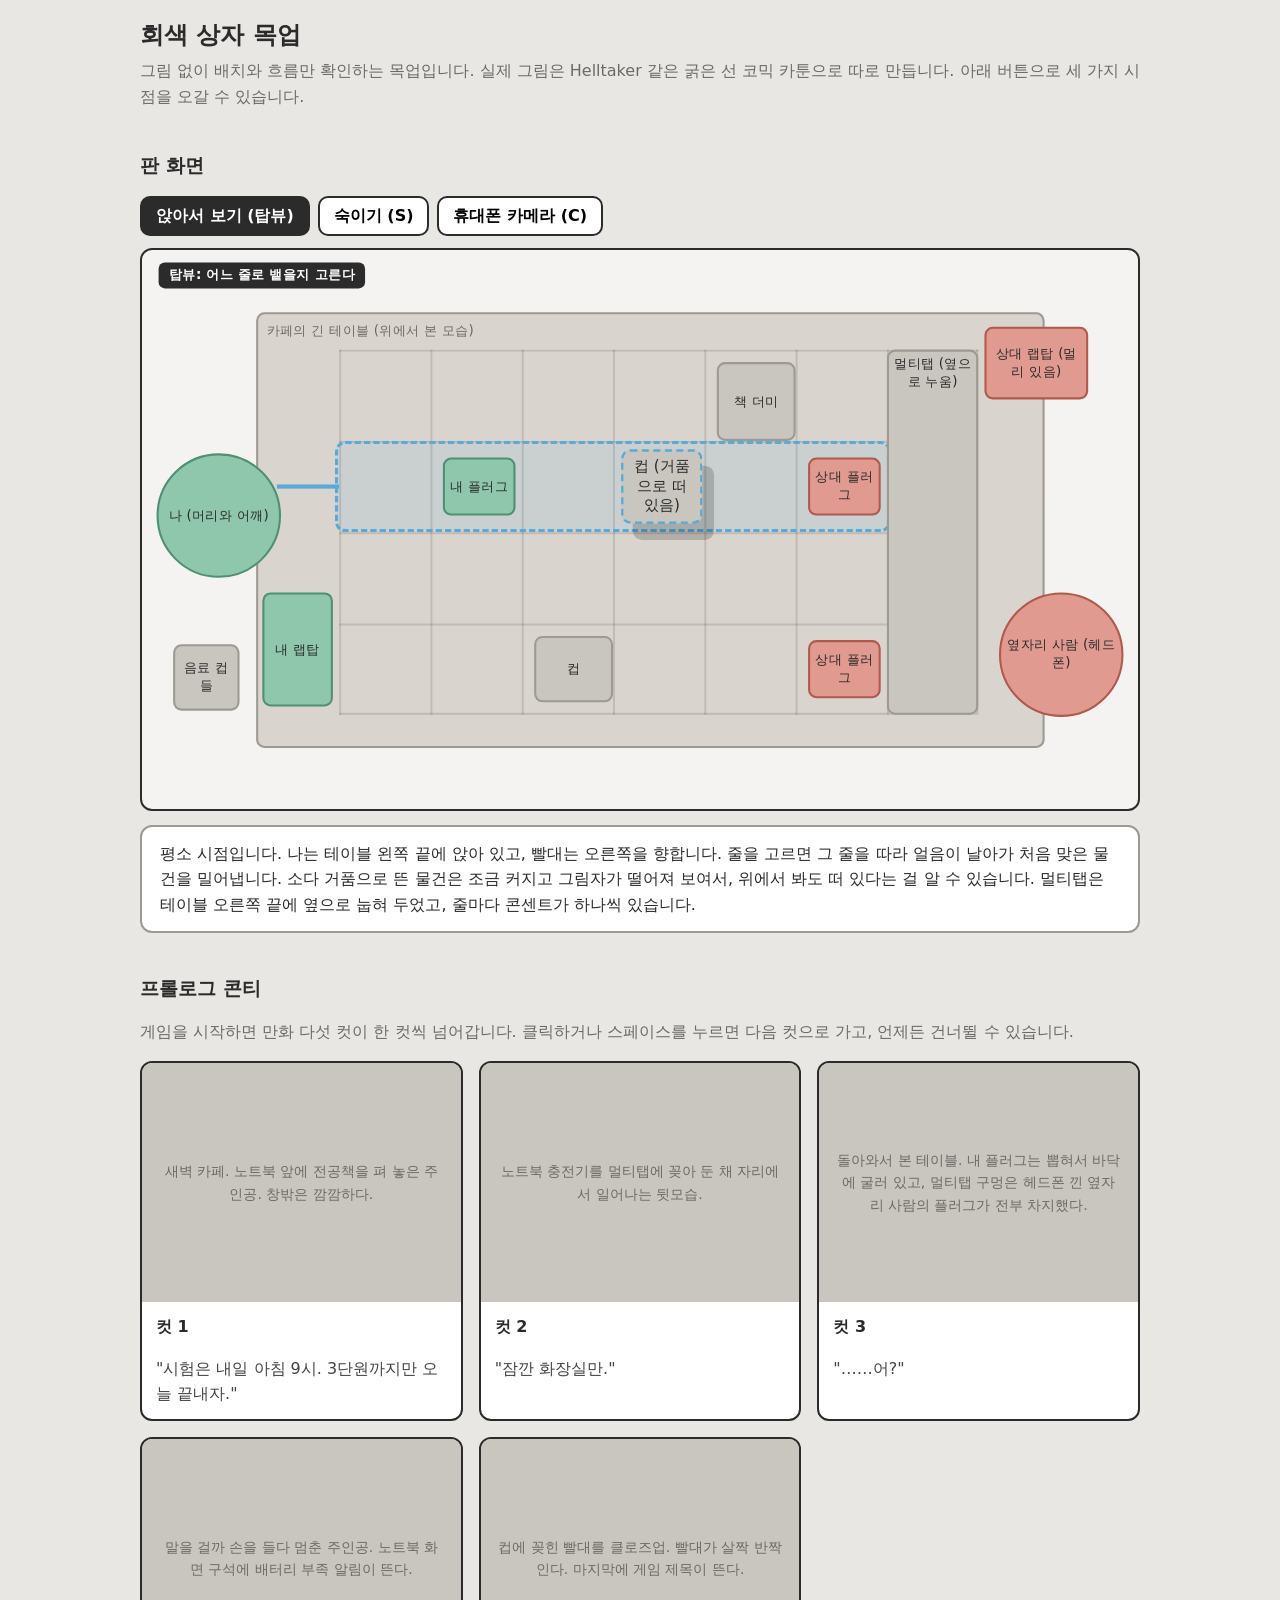
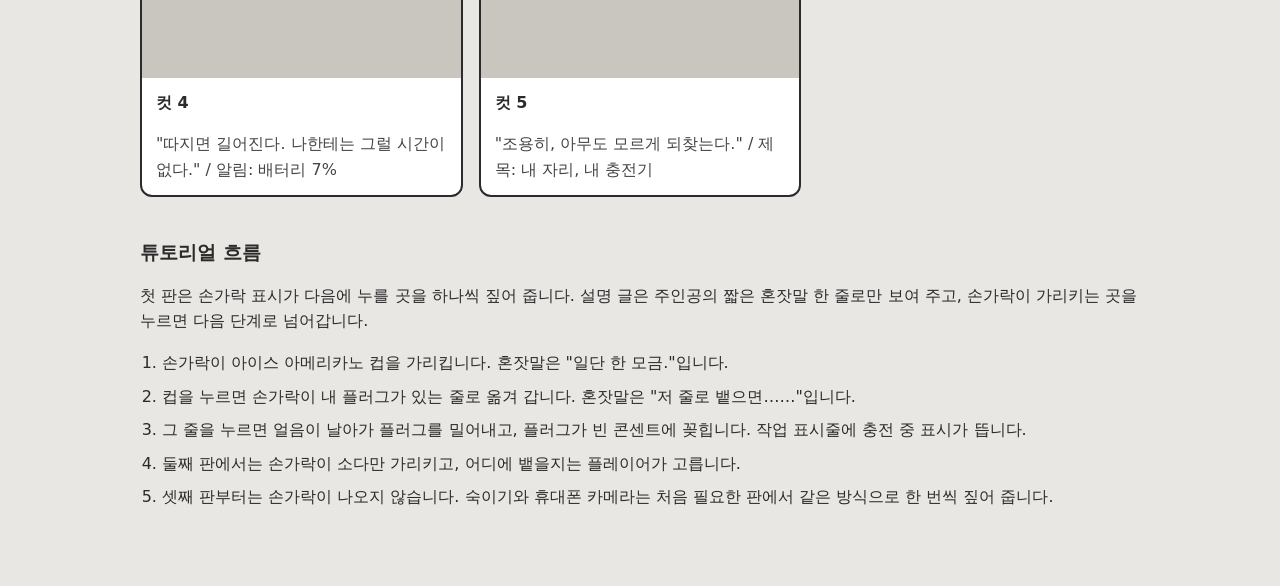
==== docs/mockup/index.html @ 1fcfcfa2 "탑뷰 방향 기록과 회색 상자 목업, 프롤로그 콘티 추가 시점과 그림체를 확인 없이 정해 만든 실수를 known-issues.md에 남기고, 탑뷰, 숙이기, 휴대폰 카메라 세 시점과" ====
<!doctype html>
<html lang="ko">
<head>
  <meta charset="utf-8">
  <meta name="viewport" content="width=device-width, initial-scale=1">
  <title>회색 상자 목업</title>
  <style>
    :root {
      --bg: #e9e7e3;
      --ink: #2b2b2b;
      --muted: #6d6a66;
      --box: #c9c6c0;
      --box-dark: #9d9993;
      --table: #d9d5ce;
      --mine: #8fc7ad;
      --theirs: #e19a8f;
      --focus: #5aa9d6;
    }

    * { box-sizing: border-box; }

    body {
      margin: 0;
      background: var(--bg);
      color: var(--ink);
      font-family: "Pretendard", "Apple SD Gothic Neo", "Malgun Gothic", system-ui, sans-serif;
      line-height: 1.6;
    }

    .wrap {
      max-width: 1040px;
      margin-left: auto;
      margin-right: auto;
      padding-left: 20px;
      padding-right: 20px;
      padding-bottom: 60px;
    }

    h1 { font-size: 24px; margin-bottom: 4px; }
    h2 { font-size: 19px; margin-top: 40px; }
    p { margin-top: 0; }
    .lead { color: var(--muted); }

    .tabs {
      display: flex;
      flex-wrap: wrap;
      gap: 8px;
      margin-top: 16px;
      margin-bottom: 12px;
    }

    .tab {
      min-height: 40px;
      padding-left: 14px;
      padding-right: 14px;
      border: 2px solid var(--ink);
      border-radius: 10px;
      background: #fff;
      font: inherit;
      font-weight: 700;
      cursor: pointer;
    }

    .tab[aria-pressed="true"] { background: var(--ink); color: #fff; }

    .stage {
      position: relative;
      width: 100%;
      aspect-ratio: 16 / 9;
      border: 2px solid var(--ink);
      border-radius: 12px;
      overflow: hidden;
      background: #f4f3f1;
    }

    .scene {
      position: absolute;
      left: 0;
      top: 0;
      width: 960px;
      height: 540px;
      transform-origin: 0 0;
    }

    .view { position: absolute; inset: 0; display: none; }
    .view.active { display: block; }

    .box {
      position: absolute;
      display: flex;
      align-items: center;
      justify-content: center;
      text-align: center;
      padding: 4px;
      border: 2px solid var(--box-dark);
      border-radius: 8px;
      background: var(--box);
      font-size: 13px;
      line-height: 1.3;
      color: var(--ink);
    }

    .round { border-radius: 50%; }
    .mine { background: var(--mine); border-color: #4f8f73; }
    .theirs { background: var(--theirs); border-color: #b0594d; }
    .table { background: var(--table); border-color: var(--box-dark); align-items: flex-start; justify-content: flex-start; padding: 8px; color: var(--muted); }
    .floating { box-shadow: 10px 14px 0 rgba(0, 0, 0, 0.18); transform: scale(1.12); border-style: dashed; border-color: var(--focus); }

    .grid {
      position: absolute;
      background-image:
        linear-gradient(90deg, rgba(0, 0, 0, 0.12) 2px, transparent 2px),
        linear-gradient(180deg, rgba(0, 0, 0, 0.12) 2px, transparent 2px);
      background-size: 88px 88px;
      border-right: 2px solid rgba(0, 0, 0, 0.12);
      border-bottom: 2px solid rgba(0, 0, 0, 0.12);
    }

    .row-focus {
      position: absolute;
      border: 3px dashed var(--focus);
      border-radius: 10px;
      background: rgba(90, 169, 214, 0.12);
    }

    .line {
      position: absolute;
      height: 4px;
      background: var(--focus);
      transform-origin: 0 50%;
    }

    .note {
      position: absolute;
      max-width: 230px;
      padding: 6px 10px;
      border-radius: 8px;
      background: #fff;
      border: 2px solid var(--ink);
      font-size: 13px;
      line-height: 1.4;
    }

    .label {
      position: absolute;
      left: 16px;
      top: 12px;
      padding: 2px 10px;
      border-radius: 6px;
      background: var(--ink);
      color: #fff;
      font-size: 13px;
      font-weight: 700;
    }

    .dim { position: absolute; inset: 0; background: rgba(0, 0, 0, 0.45); }

    .phone {
      position: absolute;
      left: 300px;
      top: 40px;
      width: 360px;
      height: 460px;
      border: 10px solid #222;
      border-radius: 36px;
      background: #3a3a3a;
      overflow: hidden;
    }

    .phone-screen {
      position: absolute;
      left: 20px;
      top: 70px;
      width: 300px;
      height: 200px;
      border: 4px solid #111;
      border-radius: 8px;
      background: #f4f3f1;
      display: flex;
      flex-direction: column;
      align-items: center;
      justify-content: center;
      gap: 6px;
      font-size: 15px;
    }

    .phone-caption {
      position: absolute;
      left: 20px;
      right: 20px;
      bottom: 24px;
      color: #ddd;
      font-size: 13px;
      text-align: center;
    }

    .reticle {
      position: absolute;
      left: 12px;
      top: 60px;
      width: 316px;
      height: 220px;
      border: 2px dashed #fff;
      border-radius: 6px;
    }

    .explain {
      margin-top: 14px;
      padding: 14px 18px;
      border-radius: 12px;
      background: #fff;
      border: 2px solid var(--box-dark);
    }

    .storyboard {
      display: grid;
      grid-template-columns: repeat(auto-fill, minmax(280px, 1fr));
      gap: 16px;
    }

    .panel {
      border: 2px solid var(--ink);
      border-radius: 12px;
      background: #fff;
      overflow: hidden;
    }

    .panel-art {
      aspect-ratio: 4 / 3;
      display: flex;
      align-items: center;
      justify-content: center;
      padding: 16px;
      background: var(--box);
      color: var(--muted);
      text-align: center;
      font-size: 14px;
    }

    .panel-body { padding: 12px 14px; }
    .panel-number { font-weight: 800; }
    .line-text { margin-bottom: 0; color: #444; }

    ol.steps { padding-left: 22px; }
    ol.steps li { margin-bottom: 8px; }
  </style>
</head>
<body>
  <main class="wrap">
    <h1>회색 상자 목업</h1>
    <p class="lead">그림 없이 배치와 흐름만 확인하는 목업입니다. 실제 그림은 Helltaker 같은 굵은 선 코믹 카툰으로 따로 만듭니다.
      아래 버튼으로 세 가지 시점을 오갈 수 있습니다.</p>

    <h2>판 화면</h2>
    <div class="tabs" role="group" aria-label="시점">
      <button class="tab" type="button" data-view="top" aria-pressed="true">앉아서 보기 (탑뷰)</button>
      <button class="tab" type="button" data-view="side" aria-pressed="false">숙이기 (S)</button>
      <button class="tab" type="button" data-view="camera" aria-pressed="false">휴대폰 카메라 (C)</button>
    </div>

    <div class="stage" id="stage">
      <div class="scene" id="scene">

        <!-- 탑뷰 -->
        <section class="view active" data-view="top">
          <div class="box table" style="left: 110px; top: 60px; width: 760px; height: 420px;">카페의 긴 테이블 (위에서 본 모습)</div>
          <div class="grid" style="left: 190px; top: 96px; width: 616px; height: 352px;"></div>
          <div class="row-focus" style="left: 186px; top: 184px; width: 536px; height: 88px;"></div>

          <div class="box round mine" style="left: 14px; top: 196px; width: 120px; height: 120px;">나 (머리와 어깨)</div>
          <div class="line" style="left: 130px; top: 226px; width: 60px;"></div>
          <div class="box mine" style="left: 116px; top: 330px; width: 68px; height: 110px;">내 랩탑</div>
          <div class="box" style="left: 30px; top: 380px; width: 64px; height: 64px;">음료 컵들</div>

          <div class="box mine" style="left: 290px; top: 200px; width: 70px; height: 56px;">내 플러그</div>
          <div class="box floating" style="left: 466px; top: 196px; width: 70px; height: 64px;">컵 (거품으로 떠 있음)</div>
          <div class="box" style="left: 554px; top: 108px; width: 76px; height: 76px;">책 더미</div>
          <div class="box" style="left: 378px; top: 372px; width: 76px; height: 64px;">컵</div>

          <div class="box" style="left: 718px; top: 96px; width: 88px; height: 352px; align-items: flex-start;">멀티탭 (옆으로 누움)</div>
          <div class="box theirs" style="left: 642px; top: 200px; width: 70px; height: 56px;">상대 플러그</div>
          <div class="box theirs" style="left: 642px; top: 376px; width: 70px; height: 56px;">상대 플러그</div>

          <div class="box round theirs" style="left: 826px; top: 330px; width: 120px; height: 120px;">옆자리 사람 (헤드폰)</div>
          <div class="box theirs" style="left: 812px; top: 74px; width: 100px; height: 70px;">상대 랩탑 (멀리 있음)</div>

          <span class="label">탑뷰: 어느 줄로 뱉을지 고른다</span>
        </section>

        <!-- 숙이기 -->
        <section class="view" data-view="side">
          <div class="box" style="left: 0; top: 400px; width: 960px; height: 30px; border-radius: 0;">테이블 윗면 (2번 줄을 옆에서 본 단면)</div>
          <div class="grid" style="left: 190px; top: 136px; width: 528px; height: 264px;"></div>
          <div class="row-focus" style="left: 186px; top: 222px; width: 536px; height: 88px;"></div>

          <div class="box round mine" style="left: 20px; top: 250px; width: 130px; height: 130px;">숙인 나 (눈높이가 테이블)</div>
          <div class="line" style="left: 150px; top: 292px; width: 40px;"></div>

          <div class="box mine" style="left: 290px; top: 340px; width: 70px; height: 56px;">내 플러그</div>
          <div class="box floating" style="left: 466px; top: 236px; width: 70px; height: 64px;">컵 (한 칸 떠 있음)</div>
          <div class="note" style="left: 446px; top: 320px;">떠 있는 높이와 그 아래 빈칸이 정확히 보인다</div>

          <div class="box" style="left: 718px; top: 136px; width: 88px; height: 264px; align-items: flex-start;">멀티탭 옆면</div>
          <div class="box" style="left: 734px; top: 160px; width: 56px; height: 40px;">높은 콘센트</div>
          <div class="box theirs" style="left: 642px; top: 340px; width: 70px; height: 56px;">상대 플러그</div>
          <div class="box round theirs" style="left: 830px; top: 170px; width: 110px; height: 110px;">옆자리 사람</div>

          <span class="label">숙이기: 고른 줄의 높이를 보고 조준한다</span>
        </section>

        <!-- 휴대폰 카메라 -->
        <section class="view" data-view="camera">
          <div class="box table" style="left: 110px; top: 60px; width: 760px; height: 420px;">탑뷰 장면</div>
          <div class="dim"></div>
          <div class="phone">
            <div class="reticle"></div>
            <div class="phone-screen">
              <strong>상대 랩탑 화면 (확대)</strong>
              <span>배터리 100% 충전 완료</span>
              <span>드라마 재생 중</span>
            </div>
            <p class="phone-caption">두 손가락으로 확대하거나 화면을 끌어서 비출 곳을 옮긴다. 카메라를 닫으면 탑뷰로 돌아간다.</p>
          </div>
          <span class="label">휴대폰 카메라: 멀리 있는 것을 확대해서 본다</span>
        </section>
      </div>
    </div>

    <div class="explain" id="explain"></div>

    <h2>프롤로그 콘티</h2>
    <p class="lead">게임을 시작하면 만화 다섯 컷이 한 컷씩 넘어갑니다. 클릭하거나 스페이스를 누르면 다음 컷으로 가고, 언제든 건너뛸 수 있습니다.</p>
    <div class="storyboard">
      <article class="panel">
        <div class="panel-art">새벽 카페. 노트북 앞에 전공책을 펴 놓은 주인공. 창밖은 깜깜하다.</div>
        <div class="panel-body">
          <p class="panel-number">컷 1</p>
          <p class="line-text">"시험은 내일 아침 9시. 3단원까지만 오늘 끝내자."</p>
        </div>
      </article>
      <article class="panel">
        <div class="panel-art">노트북 충전기를 멀티탭에 꽂아 둔 채 자리에서 일어나는 뒷모습.</div>
        <div class="panel-body">
          <p class="panel-number">컷 2</p>
          <p class="line-text">"잠깐 화장실만."</p>
        </div>
      </article>
      <article class="panel">
        <div class="panel-art">돌아와서 본 테이블. 내 플러그는 뽑혀서 바닥에 굴러 있고, 멀티탭 구멍은 헤드폰 낀 옆자리 사람의 플러그가 전부 차지했다.</div>
        <div class="panel-body">
          <p class="panel-number">컷 3</p>
          <p class="line-text">"……어?"</p>
        </div>
      </article>
      <article class="panel">
        <div class="panel-art">말을 걸까 손을 들다 멈춘 주인공. 노트북 화면 구석에 배터리 부족 알림이 뜬다.</div>
        <div class="panel-body">
          <p class="panel-number">컷 4</p>
          <p class="line-text">"따지면 길어진다. 나한테는 그럴 시간이 없다." / 알림: 배터리 7%</p>
        </div>
      </article>
      <article class="panel">
        <div class="panel-art">컵에 꽂힌 빨대를 클로즈업. 빨대가 살짝 반짝인다. 마지막에 게임 제목이 뜬다.</div>
        <div class="panel-body">
          <p class="panel-number">컷 5</p>
          <p class="line-text">"조용히, 아무도 모르게 되찾는다." / 제목: 내 자리, 내 충전기</p>
        </div>
      </article>
    </div>

    <h2>튜토리얼 흐름</h2>
    <p>첫 판은 손가락 표시가 다음에 누를 곳을 하나씩 짚어 줍니다. 설명 글은 주인공의 짧은 혼잣말 한 줄로만 보여 주고, 손가락이 가리키는 곳을 누르면 다음 단계로 넘어갑니다.</p>
    <ol class="steps">
      <li>손가락이 아이스 아메리카노 컵을 가리킵니다. 혼잣말은 "일단 한 모금."입니다.</li>
      <li>컵을 누르면 손가락이 내 플러그가 있는 줄로 옮겨 갑니다. 혼잣말은 "저 줄로 뱉으면……"입니다.</li>
      <li>그 줄을 누르면 얼음이 날아가 플러그를 밀어내고, 플러그가 빈 콘센트에 꽂힙니다. 작업 표시줄에 충전 중 표시가 뜹니다.</li>
      <li>둘째 판에서는 손가락이 소다만 가리키고, 어디에 뱉을지는 플레이어가 고릅니다.</li>
      <li>셋째 판부터는 손가락이 나오지 않습니다. 숙이기와 휴대폰 카메라는 처음 필요한 판에서 같은 방식으로 한 번씩 짚어 줍니다.</li>
    </ol>
  </main>

  <script>
    const explanations = {
      top: '평소 시점입니다. 나는 테이블 왼쪽 끝에 앉아 있고, 빨대는 오른쪽을 향합니다. 줄을 고르면 그 줄을 따라 얼음이 날아가 처음 맞은 물건을 밀어냅니다. 소다 거품으로 뜬 물건은 조금 커지고 그림자가 떨어져 보여서, 위에서 봐도 떠 있다는 걸 알 수 있습니다. 멀티탭은 테이블 오른쪽 끝에 옆으로 눕혀 두었고, 줄마다 콘센트가 하나씩 있습니다.',
      side: '숙이기를 누르면 지금 고른 줄 하나를 테이블 높이에서 옆으로 본 단면이 보입니다. 탑뷰에서는 짐작만 할 수 있던 높이가 정확히 보이고, 이 시점에서는 얼음을 어느 높이로 보낼지 고를 수 있습니다. 멀티탭 옆면의 높은 콘센트처럼 위에서는 안 보이던 것도 여기서 드러납니다. 다시 누르면 앉아서 보는 탑뷰로 돌아갑니다.',
      camera: '휴대폰 카메라는 멀리 있는 것을 확대해 정보를 얻는 도구입니다. 판을 직접 바꾸지는 않습니다. 예를 들어 옆자리 사람의 랩탑이 이미 100% 충전돼 있다는 걸 확인하면, 이야기 쪽으로는 플러그를 빼앗을 명분이 생기고 퍼즐 쪽으로는 힌트가 됩니다. 2챕터에서는 상대가 어디를 보고 있는지 확인하는 데에도 씁니다.',
    };

    const tabs = document.querySelectorAll('.tab');
    const views = document.querySelectorAll('.view');
    const explain = document.getElementById('explain');

    function show(name) {
      tabs.forEach((tab) => tab.setAttribute('aria-pressed', String(tab.dataset.view === name)));
      views.forEach((view) => view.classList.toggle('active', view.dataset.view === name));
      explain.textContent = explanations[name];
    }

    tabs.forEach((tab) => tab.addEventListener('click', () => show(tab.dataset.view)));
    document.addEventListener('keydown', (event) => {
      if (event.key.toLowerCase() === 's') show('side');
      if (event.key.toLowerCase() === 'c') show('camera');
      if (event.key === 'Escape') show('top');
    });

    const stage = document.getElementById('stage');
    const scene = document.getElementById('scene');
    function fit() {
      scene.style.transform = `scale(${stage.clientWidth / 960})`;
    }
    new ResizeObserver(fit).observe(stage);
    show('top');
  </script>
</body>
</html>
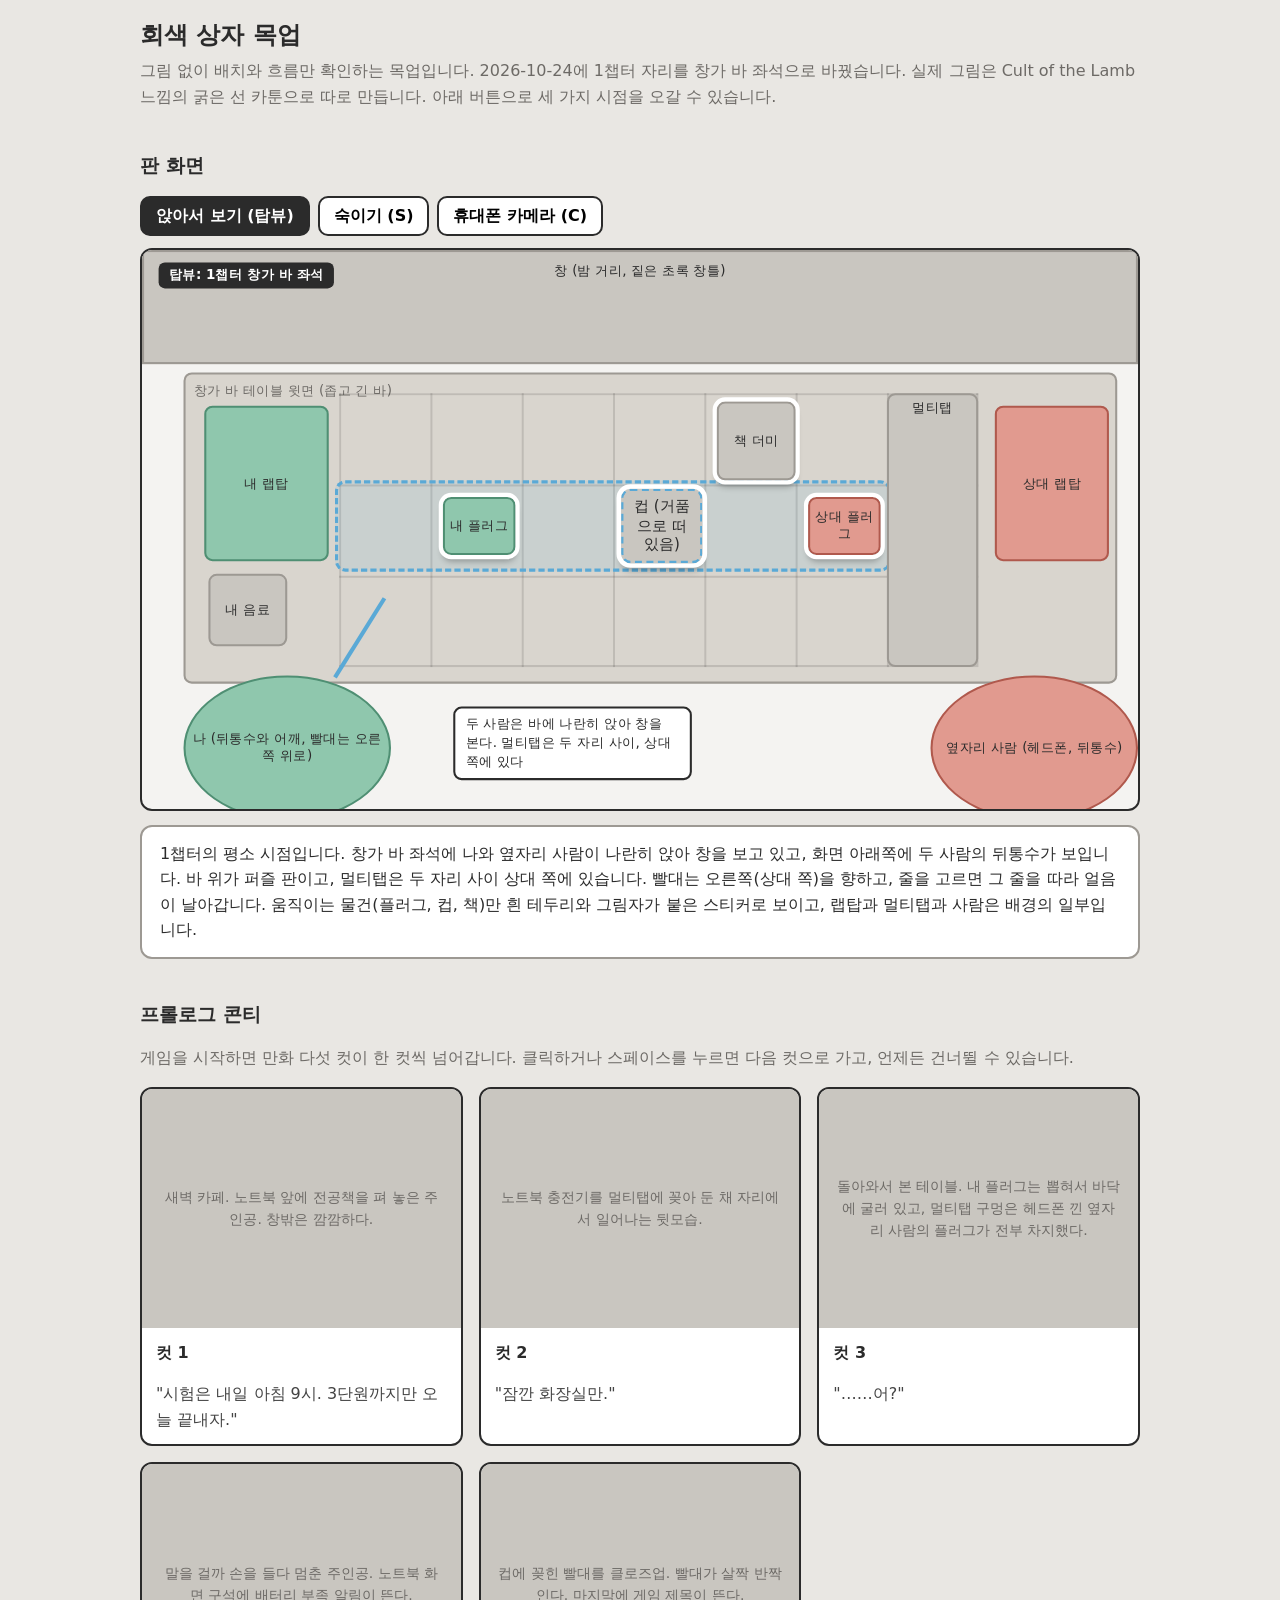
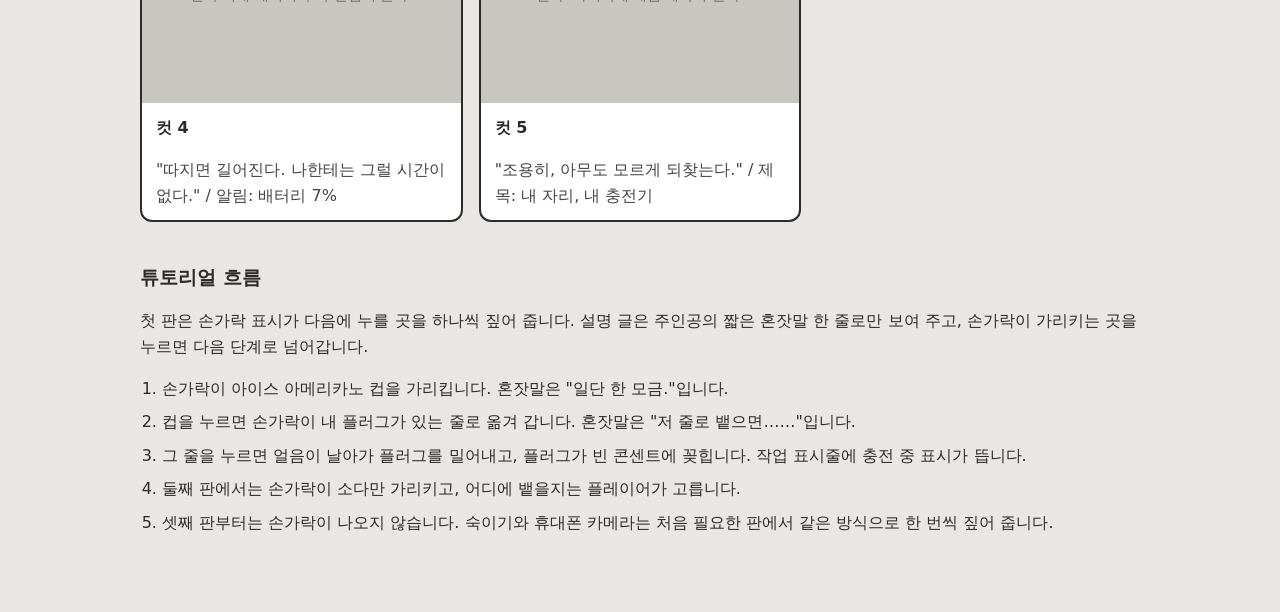
==== commit ed2eb318: "챕터별 자리와 스티커 규칙 기록, 스티커 시험과 창가 바 목업 추가 Co-Authored-By: Claude Opus 5.5 <noreply@anthropic.com>" ====
--- a/docs/mockup/index.html
+++ b/docs/mockup/index.html
@@ -105,6 +105,8 @@
     .theirs { background: var(--theirs); border-color: #b0594d; }
     .table { background: var(--table); border-color: var(--box-dark); align-items: flex-start; justify-content: flex-start; padding: 8px; color: var(--muted); }
     .floating { box-shadow: 10px 14px 0 rgba(0, 0, 0, 0.18); transform: scale(1.12); border-style: dashed; border-color: var(--focus); }
+    /* 상호작용하는 물건은 스티커처럼 흰 테두리와 그림자를 두른다. */
+    .sticker-box { outline: 4px solid #fff; box-shadow: 0 6px 6px rgba(0, 0, 0, 0.3); }
 
     .grid {
       position: absolute;
@@ -248,7 +250,7 @@
 <body>
   <main class="wrap">
     <h1>회색 상자 목업</h1>
-    <p class="lead">그림 없이 배치와 흐름만 확인하는 목업입니다. 실제 그림은 Helltaker 같은 굵은 선 코믹 카툰으로 따로 만듭니다.
+    <p class="lead">그림 없이 배치와 흐름만 확인하는 목업입니다. 2026-10-24에 1챕터 자리를 창가 바 좌석으로 바꿨습니다. 실제 그림은 Cult of the Lamb 느낌의 굵은 선 카툰으로 따로 만듭니다.
       아래 버튼으로 세 가지 시점을 오갈 수 있습니다.</p>
 
     <h2>판 화면</h2>
@@ -261,30 +263,30 @@
     <div class="stage" id="stage">
       <div class="scene" id="scene">
 
-        <!-- 탑뷰 -->
+        <!-- 탑뷰: 1챕터 창가 바 좌석. 나와 옆자리 사람이 바에 나란히 앉아 창을 본다. -->
         <section class="view active" data-view="top">
-          <div class="box table" style="left: 110px; top: 60px; width: 760px; height: 420px;">카페의 긴 테이블 (위에서 본 모습)</div>
-          <div class="grid" style="left: 190px; top: 96px; width: 616px; height: 352px;"></div>
-          <div class="row-focus" style="left: 186px; top: 184px; width: 536px; height: 88px;"></div>
-
-          <div class="box round mine" style="left: 14px; top: 196px; width: 120px; height: 120px;">나 (머리와 어깨)</div>
-          <div class="line" style="left: 130px; top: 226px; width: 60px;"></div>
-          <div class="box mine" style="left: 116px; top: 330px; width: 68px; height: 110px;">내 랩탑</div>
-          <div class="box" style="left: 30px; top: 380px; width: 64px; height: 64px;">음료 컵들</div>
-
-          <div class="box mine" style="left: 290px; top: 200px; width: 70px; height: 56px;">내 플러그</div>
-          <div class="box floating" style="left: 466px; top: 196px; width: 70px; height: 64px;">컵 (거품으로 떠 있음)</div>
-          <div class="box" style="left: 554px; top: 108px; width: 76px; height: 76px;">책 더미</div>
-          <div class="box" style="left: 378px; top: 372px; width: 76px; height: 64px;">컵</div>
-
-          <div class="box" style="left: 718px; top: 96px; width: 88px; height: 352px; align-items: flex-start;">멀티탭 (옆으로 누움)</div>
-          <div class="box theirs" style="left: 642px; top: 200px; width: 70px; height: 56px;">상대 플러그</div>
-          <div class="box theirs" style="left: 642px; top: 376px; width: 70px; height: 56px;">상대 플러그</div>
-
-          <div class="box round theirs" style="left: 826px; top: 330px; width: 120px; height: 120px;">옆자리 사람 (헤드폰)</div>
-          <div class="box theirs" style="left: 812px; top: 74px; width: 100px; height: 70px;">상대 랩탑 (멀리 있음)</div>
-
-          <span class="label">탑뷰: 어느 줄로 뱉을지 고른다</span>
+          <div class="box" style="left: 0; top: 0; width: 960px; height: 110px; border-radius: 0; align-items: flex-start; padding-top: 10px;">창 (밤 거리, 짙은 초록 창틀)</div>
+          <div class="box table" style="left: 40px; top: 118px; width: 900px; height: 300px;">창가 바 테이블 윗면 (좁고 긴 바)</div>
+          <div class="grid" style="left: 190px; top: 138px; width: 616px; height: 264px;"></div>
+          <div class="row-focus" style="left: 186px; top: 222px; width: 536px; height: 88px;"></div>
+
+          <div class="box mine" style="left: 60px; top: 150px; width: 120px; height: 150px;">내 랩탑</div>
+          <div class="box" style="left: 64px; top: 312px; width: 76px; height: 70px;">내 음료</div>
+
+          <div class="box mine sticker-box" style="left: 290px; top: 238px; width: 70px; height: 56px;">내 플러그</div>
+          <div class="box floating sticker-box" style="left: 466px; top: 234px; width: 70px; height: 64px;">컵 (거품으로 떠 있음)</div>
+          <div class="box sticker-box" style="left: 554px; top: 146px; width: 76px; height: 76px;">책 더미</div>
+
+          <div class="box" style="left: 718px; top: 138px; width: 88px; height: 264px; align-items: flex-start;">멀티탭</div>
+          <div class="box theirs sticker-box" style="left: 642px; top: 238px; width: 70px; height: 56px;">상대 플러그</div>
+          <div class="box theirs" style="left: 822px; top: 150px; width: 110px; height: 150px;">상대 랩탑</div>
+
+          <div class="box round mine" style="left: 40px; top: 410px; width: 200px; height: 140px;">나 (뒤통수와 어깨, 빨대는 오른쪽 위로)</div>
+          <div class="line" style="left: 186px; top: 410px; width: 90px; transform: rotate(-58deg);"></div>
+          <div class="box round theirs" style="left: 760px; top: 410px; width: 200px; height: 140px;">옆자리 사람 (헤드폰, 뒤통수)</div>
+
+          <div class="note" style="left: 300px; top: 440px;">두 사람은 바에 나란히 앉아 창을 본다. 멀티탭은 두 자리 사이, 상대 쪽에 있다</div>
+          <span class="label">탑뷰: 1챕터 창가 바 좌석</span>
         </section>
 
         <!-- 숙이기 -->
@@ -381,7 +383,7 @@
 
   <script>
     const explanations = {
-      top: '평소 시점입니다. 나는 테이블 왼쪽 끝에 앉아 있고, 빨대는 오른쪽을 향합니다. 줄을 고르면 그 줄을 따라 얼음이 날아가 처음 맞은 물건을 밀어냅니다. 소다 거품으로 뜬 물건은 조금 커지고 그림자가 떨어져 보여서, 위에서 봐도 떠 있다는 걸 알 수 있습니다. 멀티탭은 테이블 오른쪽 끝에 옆으로 눕혀 두었고, 줄마다 콘센트가 하나씩 있습니다.',
+      top: '1챕터의 평소 시점입니다. 창가 바 좌석에 나와 옆자리 사람이 나란히 앉아 창을 보고 있고, 화면 아래쪽에 두 사람의 뒤통수가 보입니다. 바 위가 퍼즐 판이고, 멀티탭은 두 자리 사이 상대 쪽에 있습니다. 빨대는 오른쪽(상대 쪽)을 향하고, 줄을 고르면 그 줄을 따라 얼음이 날아갑니다. 움직이는 물건(플러그, 컵, 책)만 흰 테두리와 그림자가 붙은 스티커로 보이고, 랩탑과 멀티탭과 사람은 배경의 일부입니다.',
       side: '숙이기를 누르면 지금 고른 줄 하나를 테이블 높이에서 옆으로 본 단면이 보입니다. 탑뷰에서는 짐작만 할 수 있던 높이가 정확히 보이고, 이 시점에서는 얼음을 어느 높이로 보낼지 고를 수 있습니다. 멀티탭 옆면의 높은 콘센트처럼 위에서는 안 보이던 것도 여기서 드러납니다. 다시 누르면 앉아서 보는 탑뷰로 돌아갑니다.',
       camera: '휴대폰 카메라는 멀리 있는 것을 확대해 정보를 얻는 도구입니다. 판을 직접 바꾸지는 않습니다. 예를 들어 옆자리 사람의 랩탑이 이미 100% 충전돼 있다는 걸 확인하면, 이야기 쪽으로는 플러그를 빼앗을 명분이 생기고 퍼즐 쪽으로는 힌트가 됩니다. 2챕터에서는 상대가 어디를 보고 있는지 확인하는 데에도 씁니다.',
     };
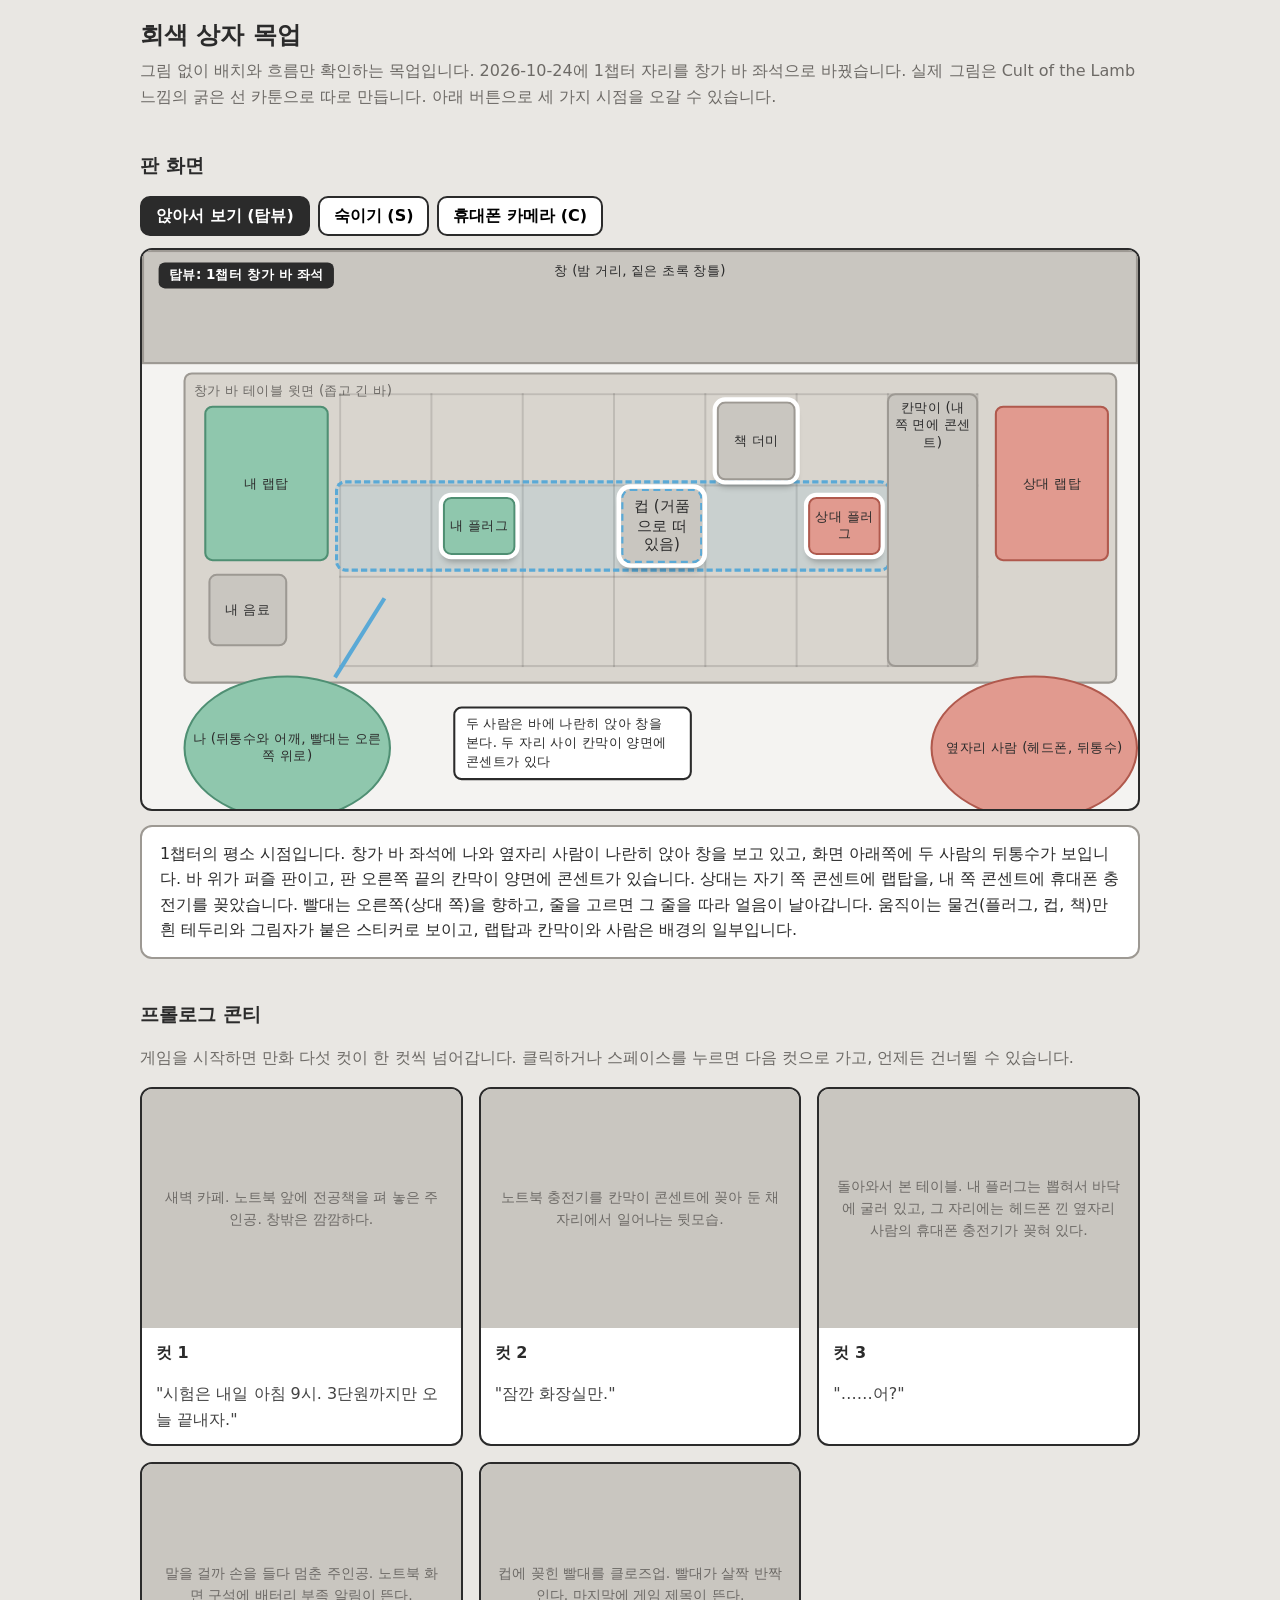
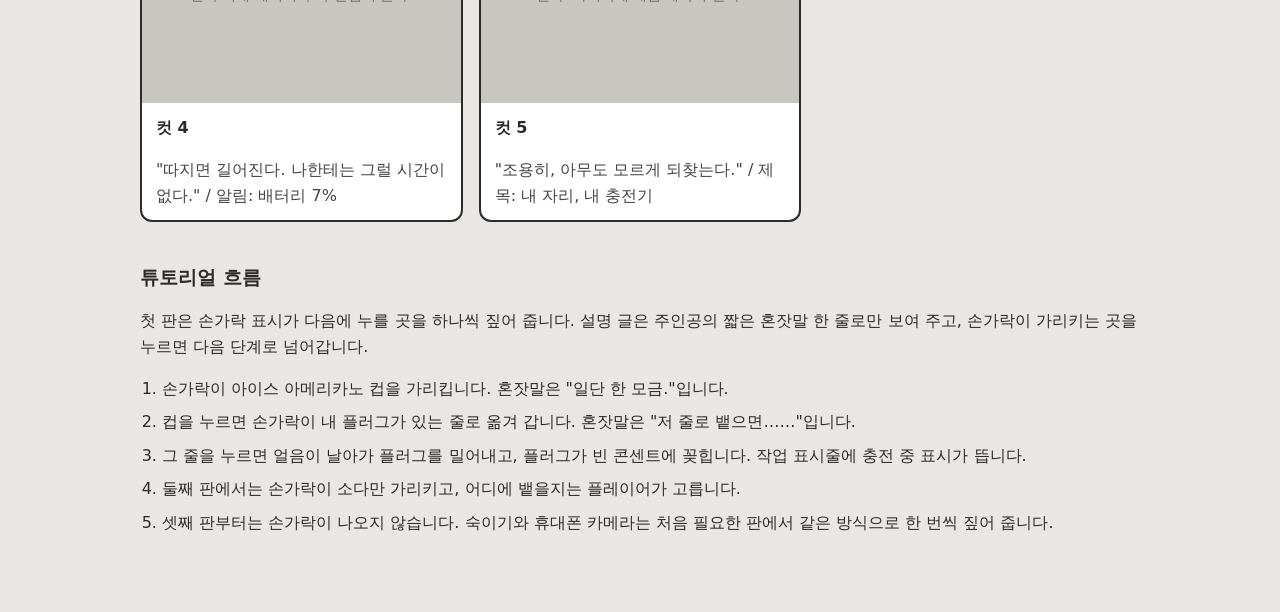
==== commit 08dd53d3: "콘센트를 두 자리 사이 칸막이로 바꾸고, 프롤로그를 글 없는 기호 말풍선으로 바꿈 옆자리 사람은 자기 쪽 콘센트에 랩탑을, 칸막이 너머 내 쪽 콘센트에 휴대폰 충전기를 꽂았다. 프" ====
--- a/docs/mockup/index.html
+++ b/docs/mockup/index.html
@@ -277,7 +277,7 @@
           <div class="box floating sticker-box" style="left: 466px; top: 234px; width: 70px; height: 64px;">컵 (거품으로 떠 있음)</div>
           <div class="box sticker-box" style="left: 554px; top: 146px; width: 76px; height: 76px;">책 더미</div>
 
-          <div class="box" style="left: 718px; top: 138px; width: 88px; height: 264px; align-items: flex-start;">멀티탭</div>
+          <div class="box" style="left: 718px; top: 138px; width: 88px; height: 264px; align-items: flex-start;">칸막이 (내 쪽 면에 콘센트)</div>
           <div class="box theirs sticker-box" style="left: 642px; top: 238px; width: 70px; height: 56px;">상대 플러그</div>
           <div class="box theirs" style="left: 822px; top: 150px; width: 110px; height: 150px;">상대 랩탑</div>
 
@@ -285,7 +285,7 @@
           <div class="line" style="left: 186px; top: 410px; width: 90px; transform: rotate(-58deg);"></div>
           <div class="box round theirs" style="left: 760px; top: 410px; width: 200px; height: 140px;">옆자리 사람 (헤드폰, 뒤통수)</div>
 
-          <div class="note" style="left: 300px; top: 440px;">두 사람은 바에 나란히 앉아 창을 본다. 멀티탭은 두 자리 사이, 상대 쪽에 있다</div>
+          <div class="note" style="left: 300px; top: 440px;">두 사람은 바에 나란히 앉아 창을 본다. 두 자리 사이 칸막이 양면에 콘센트가 있다</div>
           <span class="label">탑뷰: 1챕터 창가 바 좌석</span>
         </section>
 
@@ -302,7 +302,7 @@
           <div class="box floating" style="left: 466px; top: 236px; width: 70px; height: 64px;">컵 (한 칸 떠 있음)</div>
           <div class="note" style="left: 446px; top: 320px;">떠 있는 높이와 그 아래 빈칸이 정확히 보인다</div>
 
-          <div class="box" style="left: 718px; top: 136px; width: 88px; height: 264px; align-items: flex-start;">멀티탭 옆면</div>
+          <div class="box" style="left: 718px; top: 136px; width: 88px; height: 264px; align-items: flex-start;">칸막이 옆면</div>
           <div class="box" style="left: 734px; top: 160px; width: 56px; height: 40px;">높은 콘센트</div>
           <div class="box theirs" style="left: 642px; top: 340px; width: 70px; height: 56px;">상대 플러그</div>
           <div class="box round theirs" style="left: 830px; top: 170px; width: 110px; height: 110px;">옆자리 사람</div>
@@ -341,14 +341,14 @@
         </div>
       </article>
       <article class="panel">
-        <div class="panel-art">노트북 충전기를 멀티탭에 꽂아 둔 채 자리에서 일어나는 뒷모습.</div>
+        <div class="panel-art">노트북 충전기를 칸막이 콘센트에 꽂아 둔 채 자리에서 일어나는 뒷모습.</div>
         <div class="panel-body">
           <p class="panel-number">컷 2</p>
           <p class="line-text">"잠깐 화장실만."</p>
         </div>
       </article>
       <article class="panel">
-        <div class="panel-art">돌아와서 본 테이블. 내 플러그는 뽑혀서 바닥에 굴러 있고, 멀티탭 구멍은 헤드폰 낀 옆자리 사람의 플러그가 전부 차지했다.</div>
+        <div class="panel-art">돌아와서 본 테이블. 내 플러그는 뽑혀서 바닥에 굴러 있고, 그 자리에는 헤드폰 낀 옆자리 사람의 휴대폰 충전기가 꽂혀 있다.</div>
         <div class="panel-body">
           <p class="panel-number">컷 3</p>
           <p class="line-text">"……어?"</p>
@@ -383,8 +383,8 @@
 
   <script>
     const explanations = {
-      top: '1챕터의 평소 시점입니다. 창가 바 좌석에 나와 옆자리 사람이 나란히 앉아 창을 보고 있고, 화면 아래쪽에 두 사람의 뒤통수가 보입니다. 바 위가 퍼즐 판이고, 멀티탭은 두 자리 사이 상대 쪽에 있습니다. 빨대는 오른쪽(상대 쪽)을 향하고, 줄을 고르면 그 줄을 따라 얼음이 날아갑니다. 움직이는 물건(플러그, 컵, 책)만 흰 테두리와 그림자가 붙은 스티커로 보이고, 랩탑과 멀티탭과 사람은 배경의 일부입니다.',
-      side: '숙이기를 누르면 지금 고른 줄 하나를 테이블 높이에서 옆으로 본 단면이 보입니다. 탑뷰에서는 짐작만 할 수 있던 높이가 정확히 보이고, 이 시점에서는 얼음을 어느 높이로 보낼지 고를 수 있습니다. 멀티탭 옆면의 높은 콘센트처럼 위에서는 안 보이던 것도 여기서 드러납니다. 다시 누르면 앉아서 보는 탑뷰로 돌아갑니다.',
+      top: '1챕터의 평소 시점입니다. 창가 바 좌석에 나와 옆자리 사람이 나란히 앉아 창을 보고 있고, 화면 아래쪽에 두 사람의 뒤통수가 보입니다. 바 위가 퍼즐 판이고, 판 오른쪽 끝의 칸막이 양면에 콘센트가 있습니다. 상대는 자기 쪽 콘센트에 랩탑을, 내 쪽 콘센트에 휴대폰 충전기를 꽂았습니다. 빨대는 오른쪽(상대 쪽)을 향하고, 줄을 고르면 그 줄을 따라 얼음이 날아갑니다. 움직이는 물건(플러그, 컵, 책)만 흰 테두리와 그림자가 붙은 스티커로 보이고, 랩탑과 칸막이와 사람은 배경의 일부입니다.',
+      side: '숙이기를 누르면 지금 고른 줄 하나를 테이블 높이에서 옆으로 본 단면이 보입니다. 탑뷰에서는 짐작만 할 수 있던 높이가 정확히 보이고, 이 시점에서는 얼음을 어느 높이로 보낼지 고를 수 있습니다. 칸막이 위쪽의 높은 콘센트처럼 위에서는 안 보이던 것도 여기서 드러납니다. 다시 누르면 앉아서 보는 탑뷰로 돌아갑니다.',
       camera: '휴대폰 카메라는 멀리 있는 것을 확대해 정보를 얻는 도구입니다. 판을 직접 바꾸지는 않습니다. 예를 들어 옆자리 사람의 랩탑이 이미 100% 충전돼 있다는 걸 확인하면, 이야기 쪽으로는 플러그를 빼앗을 명분이 생기고 퍼즐 쪽으로는 힌트가 됩니다. 2챕터에서는 상대가 어디를 보고 있는지 확인하는 데에도 씁니다.',
     };
 
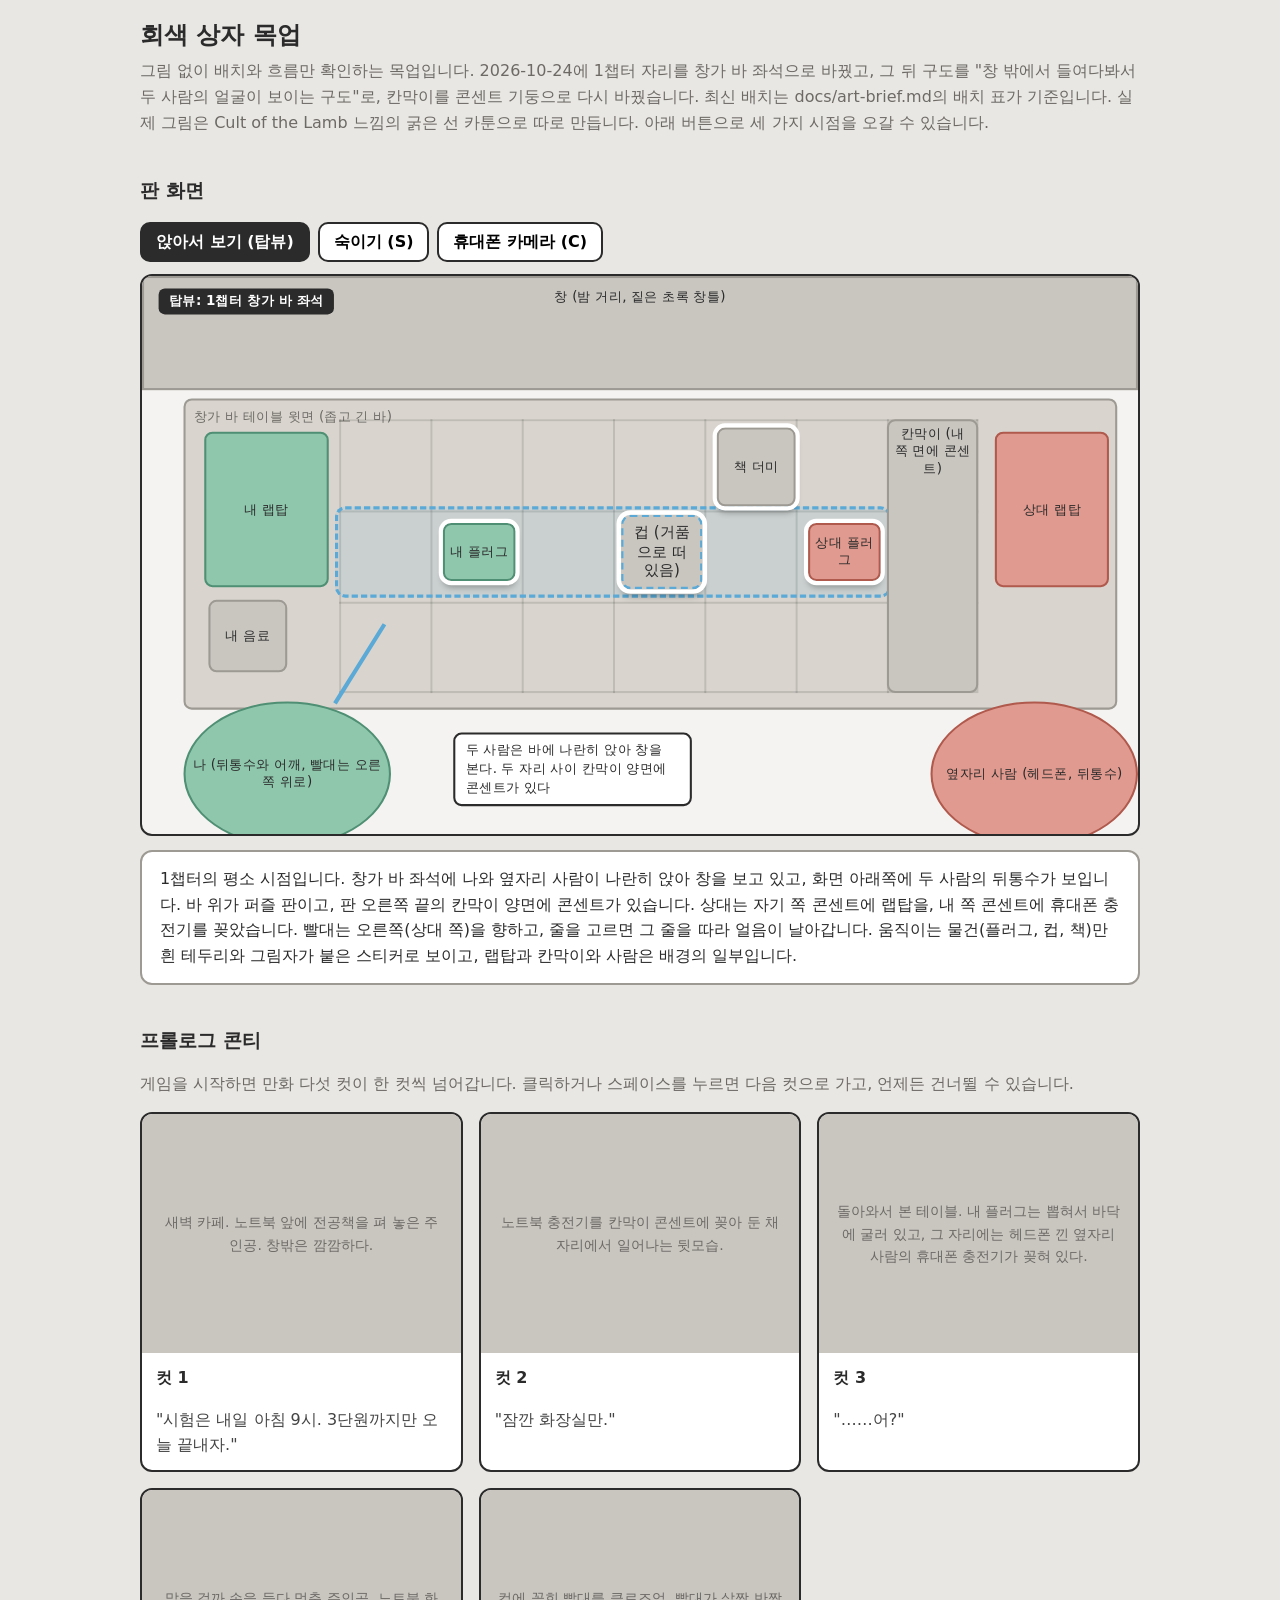
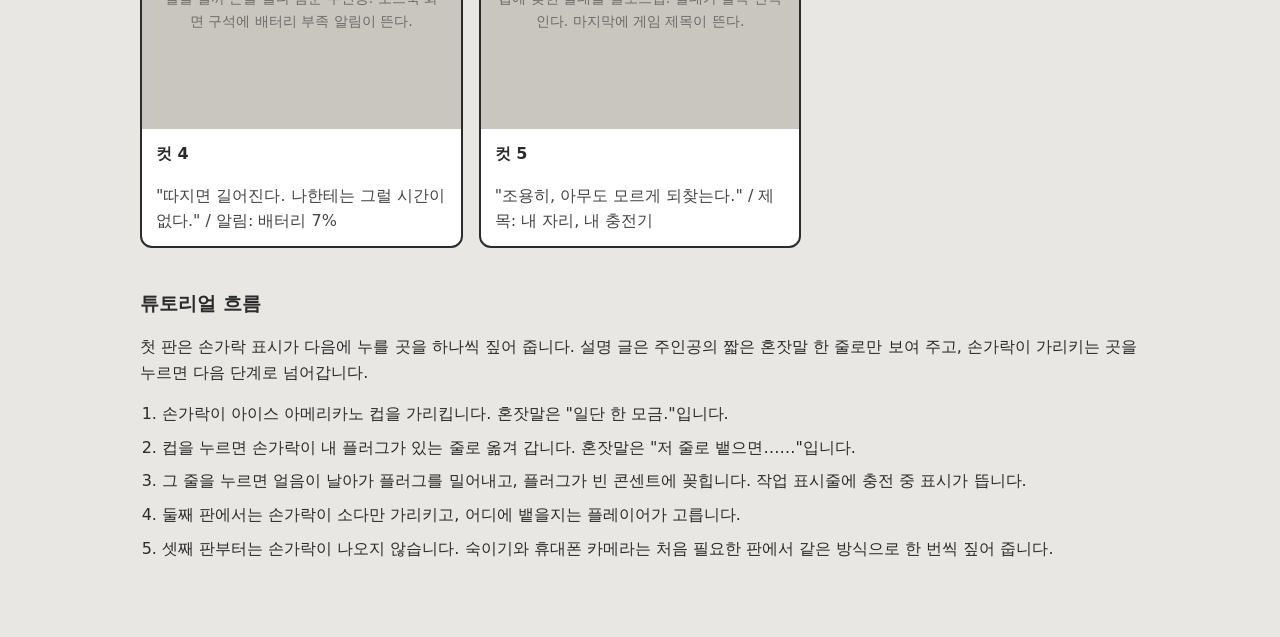
==== commit b2903cde: "창 밖에서 들여다보는 구도, 납작한 줄, 콘센트 기둥으로 화면과 그림 의뢰 변경 두 사람의 얼굴이 보이도록 카메라를 창 쪽으로 돌리고, 바의 앞뒤 깊이를 줄이려고 줄 높이를 60으" ====
--- a/docs/mockup/index.html
+++ b/docs/mockup/index.html
@@ -250,7 +250,7 @@
 <body>
   <main class="wrap">
     <h1>회색 상자 목업</h1>
-    <p class="lead">그림 없이 배치와 흐름만 확인하는 목업입니다. 2026-10-24에 1챕터 자리를 창가 바 좌석으로 바꿨습니다. 실제 그림은 Cult of the Lamb 느낌의 굵은 선 카툰으로 따로 만듭니다.
+    <p class="lead">그림 없이 배치와 흐름만 확인하는 목업입니다. 2026-10-24에 1챕터 자리를 창가 바 좌석으로 바꿨고, 그 뒤 구도를 "창 밖에서 들여다봐서 두 사람의 얼굴이 보이는 구도"로, 칸막이를 콘센트 기둥으로 다시 바꿨습니다. 최신 배치는 docs/art-brief.md의 배치 표가 기준입니다. 실제 그림은 Cult of the Lamb 느낌의 굵은 선 카툰으로 따로 만듭니다.
       아래 버튼으로 세 가지 시점을 오갈 수 있습니다.</p>
 
     <h2>판 화면</h2>
